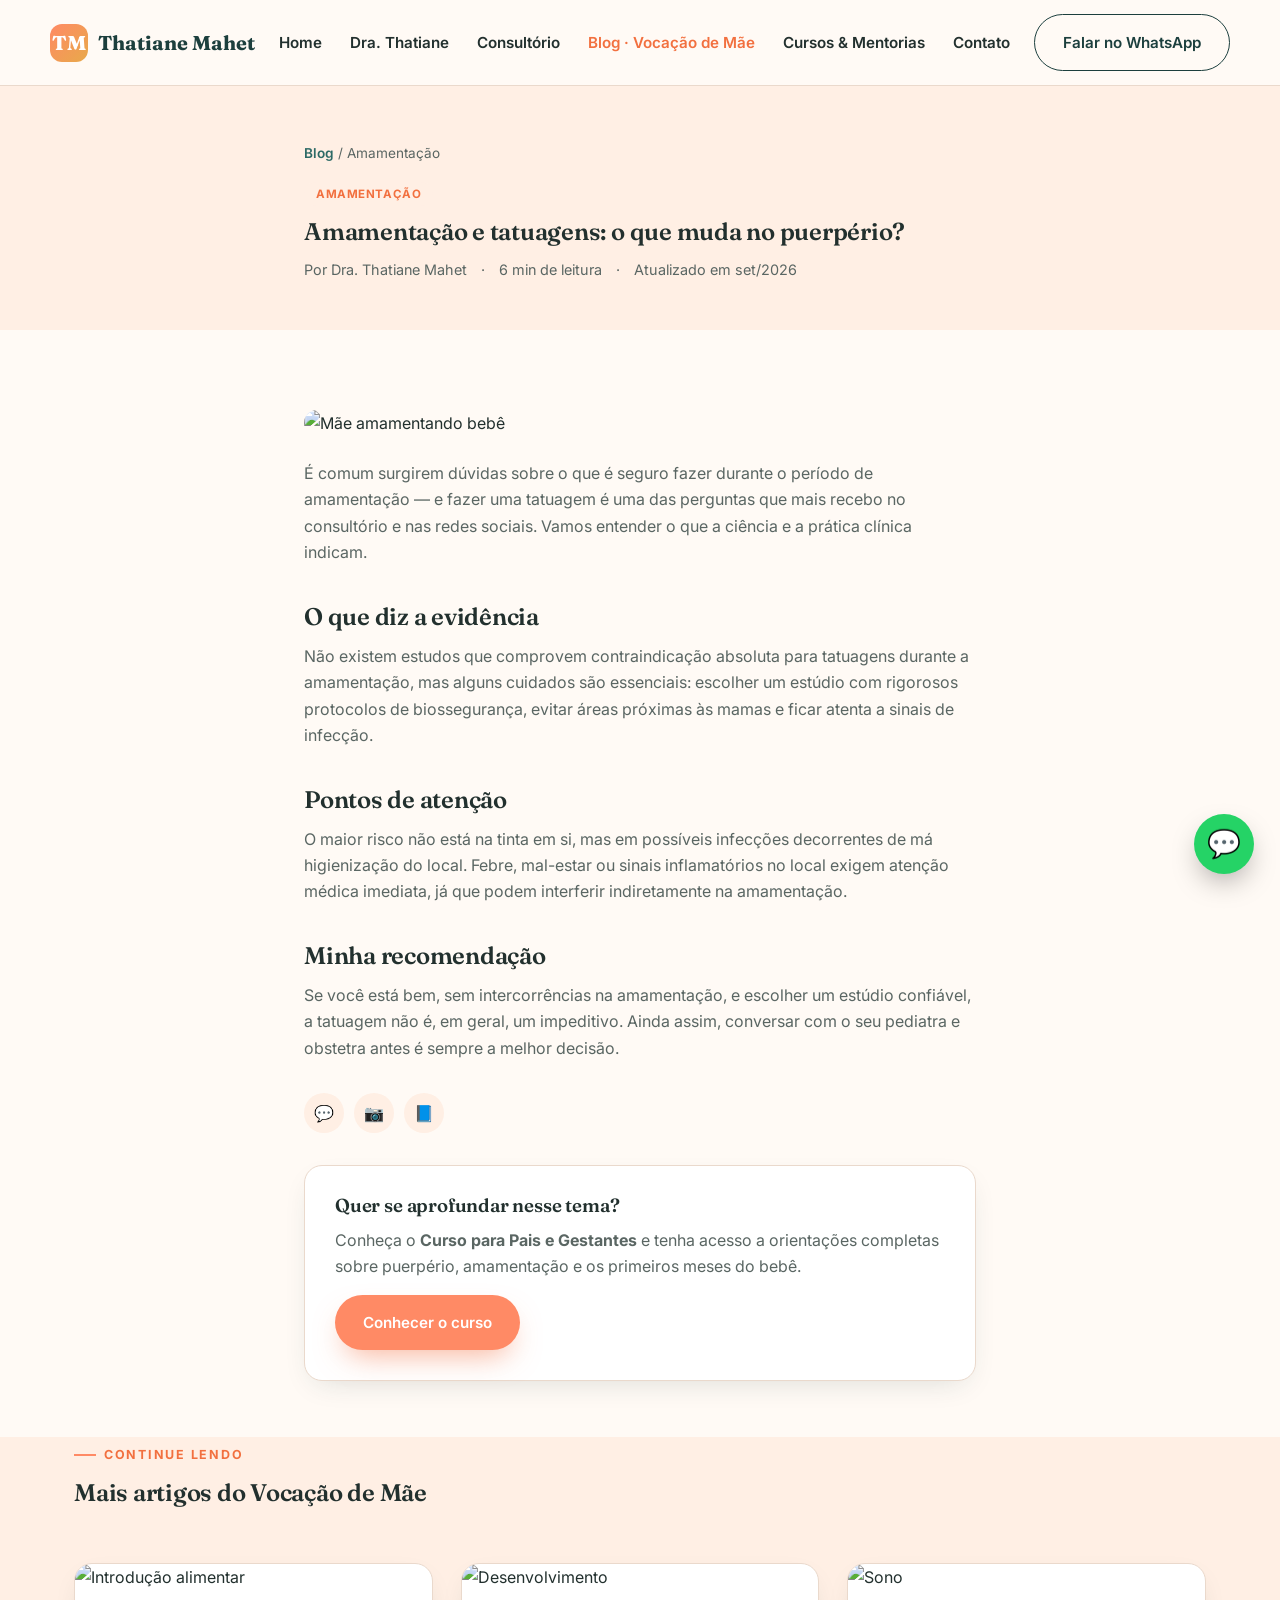
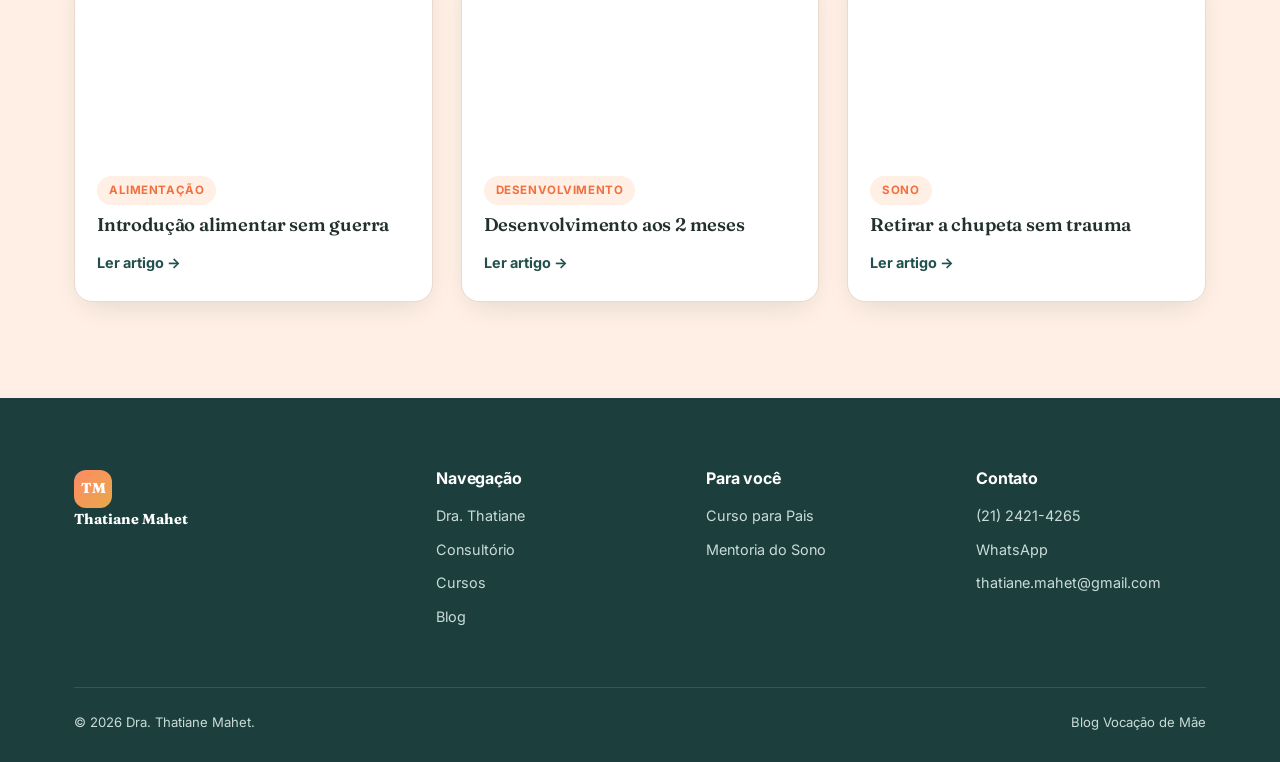
==== blog-artigo.html @ 3026f0d0 "Cria site institucional redesenhado para Dra. Thatiane Mahet Substitui o site atual (WordPress) por " ====
<!doctype html>
<html lang="pt-BR">
<head>
<meta charset="UTF-8">
<meta name="viewport" content="width=device-width, initial-scale=1.0">
<title>Amamentação e Tatuagens: o que muda no puerpério? | Vocação de Mãe</title>
<meta name="description" content="Entenda o que a ciência diz sobre fazer tatuagens durante a amamentação e o puerpério.">
<link href="https://fonts.googleapis.com/css2?family=Fraunces:opsz,wght@9..144,500;9..144,600;9..144,700&family=Inter:wght@400;500;600;700;800&display=swap" rel="stylesheet">
<link rel="stylesheet" href="css/style.css">
</head>
<body>
<header class="site-header">
  <nav class="nav container">
    <a href="index.html" class="brand"><span class="brand-mark">TM</span> Thatiane Mahet</a>
    <ul class="nav-links">
      <li><a href="index.html">Home</a></li>
      <li><a href="sobre.html">Dra. Thatiane</a></li>
      <li><a href="consultorio.html">Consultório</a></li>
      <li><a href="blog.html" class="active">Blog · Vocação de Mãe</a></li>
      <li><a href="cursos.html">Cursos &amp; Mentorias</a></li>
      <li><a href="contato.html">Contato</a></li>
    </ul>
    <div class="nav-cta"><a href="contato.html" class="btn btn-outline">Falar no WhatsApp</a><button class="nav-toggle">☰</button></div>
  </nav>
</header>

<section class="article-header">
  <div class="container" style="max-width:720px;">
    <div class="breadcrumb"><a href="blog.html">Blog</a> / Amamentação</div>
    <span class="tag">Amamentação</span>
    <h1 style="margin-top:14px;">Amamentação e tatuagens: o que muda no puerpério?</h1>
    <div class="meta"><span>Por Dra. Thatiane Mahet</span> · <span>6 min de leitura</span> · <span>Atualizado em set/2026</span></div>
  </div>
</section>

<article class="article-body">
  <img src="https://images.unsplash.com/photo-1583710457367-47de0ea21fef?auto=format&fit=crop&w=900&q=80" alt="Mãe amamentando bebê">
  <p>É comum surgirem dúvidas sobre o que é seguro fazer durante o período de amamentação — e fazer uma tatuagem é uma das perguntas que mais recebo no consultório e nas redes sociais. Vamos entender o que a ciência e a prática clínica indicam.</p>

  <h2>O que diz a evidência</h2>
  <p>Não existem estudos que comprovem contraindicação absoluta para tatuagens durante a amamentação, mas alguns cuidados são essenciais: escolher um estúdio com rigorosos protocolos de biossegurança, evitar áreas próximas às mamas e ficar atenta a sinais de infecção.</p>

  <h2>Pontos de atenção</h2>
  <p>O maior risco não está na tinta em si, mas em possíveis infecções decorrentes de má higienização do local. Febre, mal-estar ou sinais inflamatórios no local exigem atenção médica imediata, já que podem interferir indiretamente na amamentação.</p>

  <h2>Minha recomendação</h2>
  <p>Se você está bem, sem intercorrências na amamentação, e escolher um estúdio confiável, a tatuagem não é, em geral, um impeditivo. Ainda assim, conversar com o seu pediatra e obstetra antes é sempre a melhor decisão.</p>

  <div class="share-row">
    <a href="#" aria-label="Compartilhar no WhatsApp">💬</a>
    <a href="#" aria-label="Compartilhar no Instagram">📷</a>
    <a href="#" aria-label="Compartilhar no Facebook">📘</a>
  </div>

  <div class="card" style="margin-top:20px;">
    <h3>Quer se aprofundar nesse tema?</h3>
    <p>Conheça o <strong>Curso para Pais e Gestantes</strong> e tenha acesso a orientações completas sobre puerpério, amamentação e os primeiros meses do bebê.</p>
    <a href="cursos.html" class="btn btn-primary">Conhecer o curso</a>
  </div>
</article>

<section class="section section--peach" style="padding-top:0;">
  <div class="container">
    <span class="eyebrow">Continue lendo</span>
    <h2>Mais artigos do Vocação de Mãe</h2>
    <div class="grid-3 mt-lg">
      <article class="post-card reveal">
        <img src="https://images.unsplash.com/photo-1570657891791-e39a9d185540?auto=format&fit=crop&w=600&q=80" alt="Introdução alimentar">
        <div class="post-body"><span class="tag">Alimentação</span><h3>Introdução alimentar sem guerra</h3><a href="blog-artigo.html" class="post-link">Ler artigo →</a></div>
      </article>
      <article class="post-card reveal">
        <img src="https://images.unsplash.com/photo-1535571393765-ea44927160be?auto=format&fit=crop&w=600&q=80" alt="Desenvolvimento">
        <div class="post-body"><span class="tag">Desenvolvimento</span><h3>Desenvolvimento aos 2 meses</h3><a href="blog-artigo.html" class="post-link">Ler artigo →</a></div>
      </article>
      <article class="post-card reveal">
        <img src="https://images.unsplash.com/photo-1588495644862-6ad15ab88352?auto=format&fit=crop&w=600&q=80" alt="Sono">
        <div class="post-body"><span class="tag">Sono</span><h3>Retirar a chupeta sem trauma</h3><a href="blog-artigo.html" class="post-link">Ler artigo →</a></div>
      </article>
    </div>
  </div>
</section>

<footer class="site-footer">
  <div class="container">
    <div class="footer-grid">
      <div><a href="index.html" class="brand" style="color:#fff;"><span class="brand-mark">TM</span> Thatiane Mahet</a></div>
      <div><h4>Navegação</h4><a href="sobre.html">Dra. Thatiane</a><a href="consultorio.html">Consultório</a><a href="cursos.html">Cursos</a><a href="blog.html">Blog</a></div>
      <div><h4>Para você</h4><a href="cursos.html">Curso para Pais</a><a href="cursos.html">Mentoria do Sono</a></div>
      <div><h4>Contato</h4><a href="tel:+552124214265">(21) 2421-4265</a><a href="https://wa.me/5521965627060">WhatsApp</a><a href="mailto:thatiane.mahet@gmail.com">thatiane.mahet@gmail.com</a></div>
    </div>
    <div class="footer-bottom"><span>© 2026 Dra. Thatiane Mahet.</span><span>Blog Vocação de Mãe</span></div>
  </div>
</footer>
<a class="whatsapp-float" href="https://wa.me/5521965627060">💬</a>
<script src="js/main.js"></script>
</body>
</html>
---- css/style.css ----
/* ==========================================================================
   Dra. Thatiane Mahet — Design System
   Paleta: terracota/pêssego (calor humano) + verde-petróleo (confiança clínica)
   ========================================================================== */

:root{
  --peach-50:#fff8f3;
  --peach-100:#ffefe4;
  --peach-300:#ffcaab;
  --coral-500:#ff8a65;
  --coral-600:#f2703f;
  --teal-900:#1c3f3d;
  --teal-800:#22504d;
  --teal-700:#2d6a66;
  --teal-500:#3f8b83;
  --gold-500:#e8a94a;
  --cream:#fffaf5;
  --ink:#22302e;
  --ink-soft:#5a6663;
  --line:#ead9cc;
  --white:#ffffff;

  --radius-lg:28px;
  --radius-md:18px;
  --radius-sm:10px;
  --shadow-soft:0 20px 45px -20px rgba(28,63,61,.25);
  --shadow-card:0 10px 30px -12px rgba(28,63,61,.18);

  --font-display:"Fraunces","Georgia",serif;
  --font-body:"Inter",-apple-system,BlinkMacSystemFont,"Segoe UI",sans-serif;
}

*{box-sizing:border-box;}
html{scroll-behavior:smooth;}
body{
  margin:0;
  font-family:var(--font-body);
  color:var(--ink);
  background:var(--cream);
  line-height:1.65;
  -webkit-font-smoothing:antialiased;
}
img{max-width:100%;display:block;}
a{color:inherit;text-decoration:none;}
h1,h2,h3,h4{
  font-family:var(--font-display);
  line-height:1.12;
  margin:0 0 .5em;
  font-weight:600;
  letter-spacing:-.01em;
}
p{margin:0 0 1em;color:var(--ink-soft);}
.container{
  width:100%;
  max-width:1180px;
  margin:0 auto;
  padding:0 24px;
}
.section{padding:96px 0;}
.section--tight{padding:64px 0;}
.section--teal{background:var(--teal-900);color:var(--peach-50);}
.section--teal p{color:#c9dcd9;}
.section--peach{background:var(--peach-100);}
.eyebrow{
  display:inline-flex;
  align-items:center;
  gap:8px;
  font-size:.78rem;
  font-weight:700;
  letter-spacing:.14em;
  text-transform:uppercase;
  color:var(--coral-600);
  margin-bottom:14px;
}
.eyebrow::before{content:"";width:22px;height:2px;background:var(--coral-500);display:inline-block;}
.lead{font-size:1.15rem;max-width:640px;}

/* Buttons */
.btn{
  display:inline-flex;
  align-items:center;
  gap:10px;
  padding:15px 28px;
  border-radius:100px;
  font-weight:600;
  font-size:.95rem;
  border:none;
  cursor:pointer;
  transition:transform .18s ease,box-shadow .18s ease,background .18s ease;
  white-space:nowrap;
}
.btn:hover{transform:translateY(-2px);}
.btn-primary{background:var(--coral-500);color:var(--white);box-shadow:0 14px 30px -10px rgba(242,112,63,.55);}
.btn-primary:hover{background:var(--coral-600);}
.btn-outline{background:transparent;color:var(--teal-900);border:1.5px solid var(--teal-900);}
.btn-outline:hover{background:var(--teal-900);color:var(--white);}
.btn-ghost-light{background:rgba(255,255,255,.12);color:var(--white);border:1.5px solid rgba(255,255,255,.35);}
.btn-ghost-light:hover{background:rgba(255,255,255,.22);}
.btn-block{width:100%;justify-content:center;}

/* Header */
.site-header{
  position:sticky;top:0;z-index:1000;
  background:rgba(255,250,245,.9);
  backdrop-filter:blur(10px);
  border-bottom:1px solid var(--line);
}
.nav{
  display:flex;align-items:center;justify-content:space-between;
  padding:14px 0;
}
.brand{display:flex;align-items:center;gap:10px;font-family:var(--font-display);font-weight:700;font-size:1.25rem;color:var(--teal-900);}
.brand-mark{
  width:38px;height:38px;border-radius:12px;
  background:linear-gradient(135deg,var(--coral-500),var(--gold-500));
  display:flex;align-items:center;justify-content:center;
  color:#fff;font-weight:800;font-family:var(--font-display);
}
.nav-links{display:flex;align-items:center;gap:28px;list-style:none;margin:0;padding:0;}
.nav-links a{font-size:.95rem;font-weight:600;color:var(--ink);position:relative;padding:6px 0;}
.nav-links a:hover,.nav-links a.active{color:var(--coral-600);}
.nav-cta{display:flex;align-items:center;gap:14px;}
.nav-toggle{display:none;background:none;border:none;font-size:1.6rem;cursor:pointer;color:var(--teal-900);}

@media (max-width:920px){
  .nav-links{
    position:fixed;inset:72px 0 0 0;background:var(--cream);
    flex-direction:column;padding:32px 24px;gap:22px;
    transform:translateY(-110%);transition:transform .25s ease;
    border-top:1px solid var(--line);
  }
  .nav-links.open{transform:translateY(0);}
  .nav-toggle{display:block;}
  .nav-cta .btn-outline{display:none;}
}

/* Hero */
.hero{
  position:relative;overflow:hidden;
  padding:72px 0 100px;
  background:radial-gradient(circle at 85% 10%,var(--peach-300) 0,transparent 55%),var(--peach-50);
}
.hero-grid{display:grid;grid-template-columns:1.05fr .95fr;gap:56px;align-items:center;}
.hero-badges{display:flex;gap:12px;flex-wrap:wrap;margin-top:28px;}
.hero-badge{
  background:var(--white);border:1px solid var(--line);border-radius:100px;
  padding:8px 16px;font-size:.82rem;font-weight:600;color:var(--teal-800);
  display:flex;align-items:center;gap:8px;
}
.hero-media{position:relative;}
.hero-media img{border-radius:var(--radius-lg);box-shadow:var(--shadow-soft);width:100%;aspect-ratio:4/5;object-fit:cover;}
.hero-floater{
  position:absolute;bottom:-24px;left:-24px;
  background:var(--white);border-radius:var(--radius-md);padding:18px 22px;
  box-shadow:var(--shadow-card);display:flex;align-items:center;gap:14px;max-width:230px;
}
.hero-floater .num{font-family:var(--font-display);font-size:1.6rem;color:var(--coral-600);font-weight:700;}
.hero-actions{display:flex;gap:14px;flex-wrap:wrap;margin-top:32px;}

/* Grid helpers */
.grid-2{display:grid;grid-template-columns:1fr 1fr;gap:48px;align-items:center;}
.grid-3{display:grid;grid-template-columns:repeat(3,1fr);gap:28px;}
.grid-4{display:grid;grid-template-columns:repeat(4,1fr);gap:24px;}
@media (max-width:920px){
  .hero-grid,.grid-2{grid-template-columns:1fr;}
  .grid-3{grid-template-columns:1fr 1fr;}
  .grid-4{grid-template-columns:1fr 1fr;}
}
@media (max-width:600px){
  .grid-3,.grid-4{grid-template-columns:1fr;}
}

/* Cards */
.card{
  background:var(--white);border-radius:var(--radius-md);
  padding:30px;box-shadow:var(--shadow-card);border:1px solid var(--line);
  height:100%;
}
.card-icon{
  width:52px;height:52px;border-radius:14px;
  background:var(--peach-100);color:var(--coral-600);
  display:flex;align-items:center;justify-content:center;
  font-size:1.4rem;margin-bottom:18px;
}
.pillar-card{text-align:left;}

/* Blog / articles */
.post-card{
  background:var(--white);border-radius:var(--radius-md);overflow:hidden;
  box-shadow:var(--shadow-card);border:1px solid var(--line);
  display:flex;flex-direction:column;height:100%;
  transition:transform .2s ease,box-shadow .2s ease;
}
.post-card:hover{transform:translateY(-6px);box-shadow:0 26px 50px -18px rgba(28,63,61,.3);}
.post-card img{height:190px;object-fit:cover;width:100%;}
.post-body{padding:22px 22px 26px;display:flex;flex-direction:column;gap:10px;flex:1;}
.tag{
  align-self:flex-start;background:var(--peach-100);color:var(--coral-600);
  font-size:.72rem;font-weight:700;letter-spacing:.05em;text-transform:uppercase;
  padding:5px 12px;border-radius:100px;
}
.post-body h3{font-size:1.15rem;margin:0;}
.post-meta{font-size:.8rem;color:var(--ink-soft);display:flex;gap:10px;align-items:center;margin-top:auto;}
.post-link{margin-top:6px;font-weight:700;color:var(--teal-800);font-size:.9rem;}

.category-pill{
  padding:9px 18px;border-radius:100px;border:1.5px solid var(--line);
  font-size:.85rem;font-weight:600;color:var(--teal-800);background:var(--white);
  cursor:pointer;transition:.18s;
}
.category-pill.active,.category-pill:hover{background:var(--teal-900);color:#fff;border-color:var(--teal-900);}
.category-row{display:flex;gap:12px;flex-wrap:wrap;margin:32px 0 40px;}

/* Testimonials */
.testimonial{
  background:var(--white);border-radius:var(--radius-md);padding:28px;
  border:1px solid var(--line);box-shadow:var(--shadow-card);
}
.testimonial p{color:var(--ink);font-style:italic;}
.testimonial .who{display:flex;align-items:center;gap:12px;margin-top:16px;}
.avatar-dot{width:40px;height:40px;border-radius:50%;background:var(--peach-300);display:flex;align-items:center;justify-content:center;font-weight:700;color:var(--teal-900);}

/* Stats */
.stats{display:flex;gap:48px;flex-wrap:wrap;}
.stat .num{font-family:var(--font-display);font-size:2.4rem;color:var(--gold-500);font-weight:700;}
.stat .label{font-size:.85rem;color:#c9dcd9;font-weight:600;}

/* Course card */
.course-card{
  background:var(--white);border-radius:var(--radius-md);overflow:hidden;
  border:1px solid var(--line);box-shadow:var(--shadow-card);display:flex;flex-direction:column;
}
.course-card .banner{height:150px;background:linear-gradient(135deg,var(--teal-700),var(--teal-900));display:flex;align-items:center;justify-content:center;color:#fff;font-family:var(--font-display);font-size:1.4rem;padding:16px;text-align:center;}
.course-body{padding:24px;display:flex;flex-direction:column;gap:12px;flex:1;}
.price-row{display:flex;align-items:baseline;gap:8px;margin-top:auto;}
.price-row .price{font-family:var(--font-display);font-size:1.5rem;color:var(--coral-600);font-weight:700;}

/* Newsletter / viral CTA */
.viral-box{
  background:linear-gradient(135deg,var(--coral-500),var(--gold-500));
  border-radius:var(--radius-lg);padding:48px;color:#fff;
  display:grid;grid-template-columns:1.2fr .8fr;gap:32px;align-items:center;
}
.viral-box h3{color:#fff;font-size:1.8rem;}
.newsletter-form{display:flex;gap:10px;flex-wrap:wrap;}
.newsletter-form input{
  flex:1;min-width:200px;padding:14px 18px;border-radius:100px;border:none;font-size:.95rem;
}
@media (max-width:800px){.viral-box{grid-template-columns:1fr;}}

/* Footer */
.site-footer{background:var(--teal-900);color:#c9dcd9;padding:72px 0 28px;}
.footer-grid{display:grid;grid-template-columns:1.4fr 1fr 1fr 1fr;gap:40px;margin-bottom:48px;}
.footer-grid h4{color:#fff;font-size:1rem;font-family:var(--font-body);font-weight:700;margin-bottom:16px;}
.footer-grid a{display:block;margin-bottom:10px;font-size:.9rem;color:#c9dcd9;}
.footer-grid a:hover{color:var(--coral-500);}
.social-row{display:flex;gap:10px;margin-top:16px;}
.social-row a{
  width:38px;height:38px;border-radius:50%;background:rgba(255,255,255,.08);
  display:flex;align-items:center;justify-content:center;
}
.social-row a:hover{background:var(--coral-500);}
.footer-bottom{border-top:1px solid rgba(255,255,255,.12);padding-top:24px;font-size:.82rem;display:flex;justify-content:space-between;flex-wrap:wrap;gap:10px;}
@media (max-width:900px){.footer-grid{grid-template-columns:1fr 1fr;}}
@media (max-width:560px){.footer-grid{grid-template-columns:1fr;}}

/* WhatsApp floating button */
.whatsapp-float{
  position:fixed;bottom:26px;right:26px;z-index:999;
  background:#25D366;color:#fff;width:60px;height:60px;border-radius:50%;
  display:flex;align-items:center;justify-content:center;font-size:1.7rem;
  box-shadow:0 12px 30px -8px rgba(0,0,0,.4);
}

/* Article page */
.article-header{padding:56px 0 32px;background:var(--peach-100);}
.article-header .meta{display:flex;gap:14px;align-items:center;color:var(--ink-soft);font-size:.9rem;margin-bottom:16px;}
.article-body{max-width:720px;margin:0 auto;padding:56px 24px;}
.article-body h2{margin-top:1.6em;}
.article-body img{border-radius:var(--radius-md);margin:24px 0;}
.share-row{display:flex;gap:10px;margin:32px 0;}
.share-row a{width:40px;height:40px;border-radius:50%;background:var(--peach-100);display:flex;align-items:center;justify-content:center;}

/* Breadcrumb */
.breadcrumb{font-size:.85rem;color:var(--ink-soft);margin-bottom:14px;}
.breadcrumb a{color:var(--teal-700);font-weight:600;}

/* Utility */
.text-center{text-align:center;}
.mx-auto{margin-left:auto;margin-right:auto;}
.mt-lg{margin-top:56px;}
.reveal{opacity:0;transform:translateY(24px);transition:opacity .6s ease,transform .6s ease;}
.reveal.in{opacity:1;transform:translateY(0);}
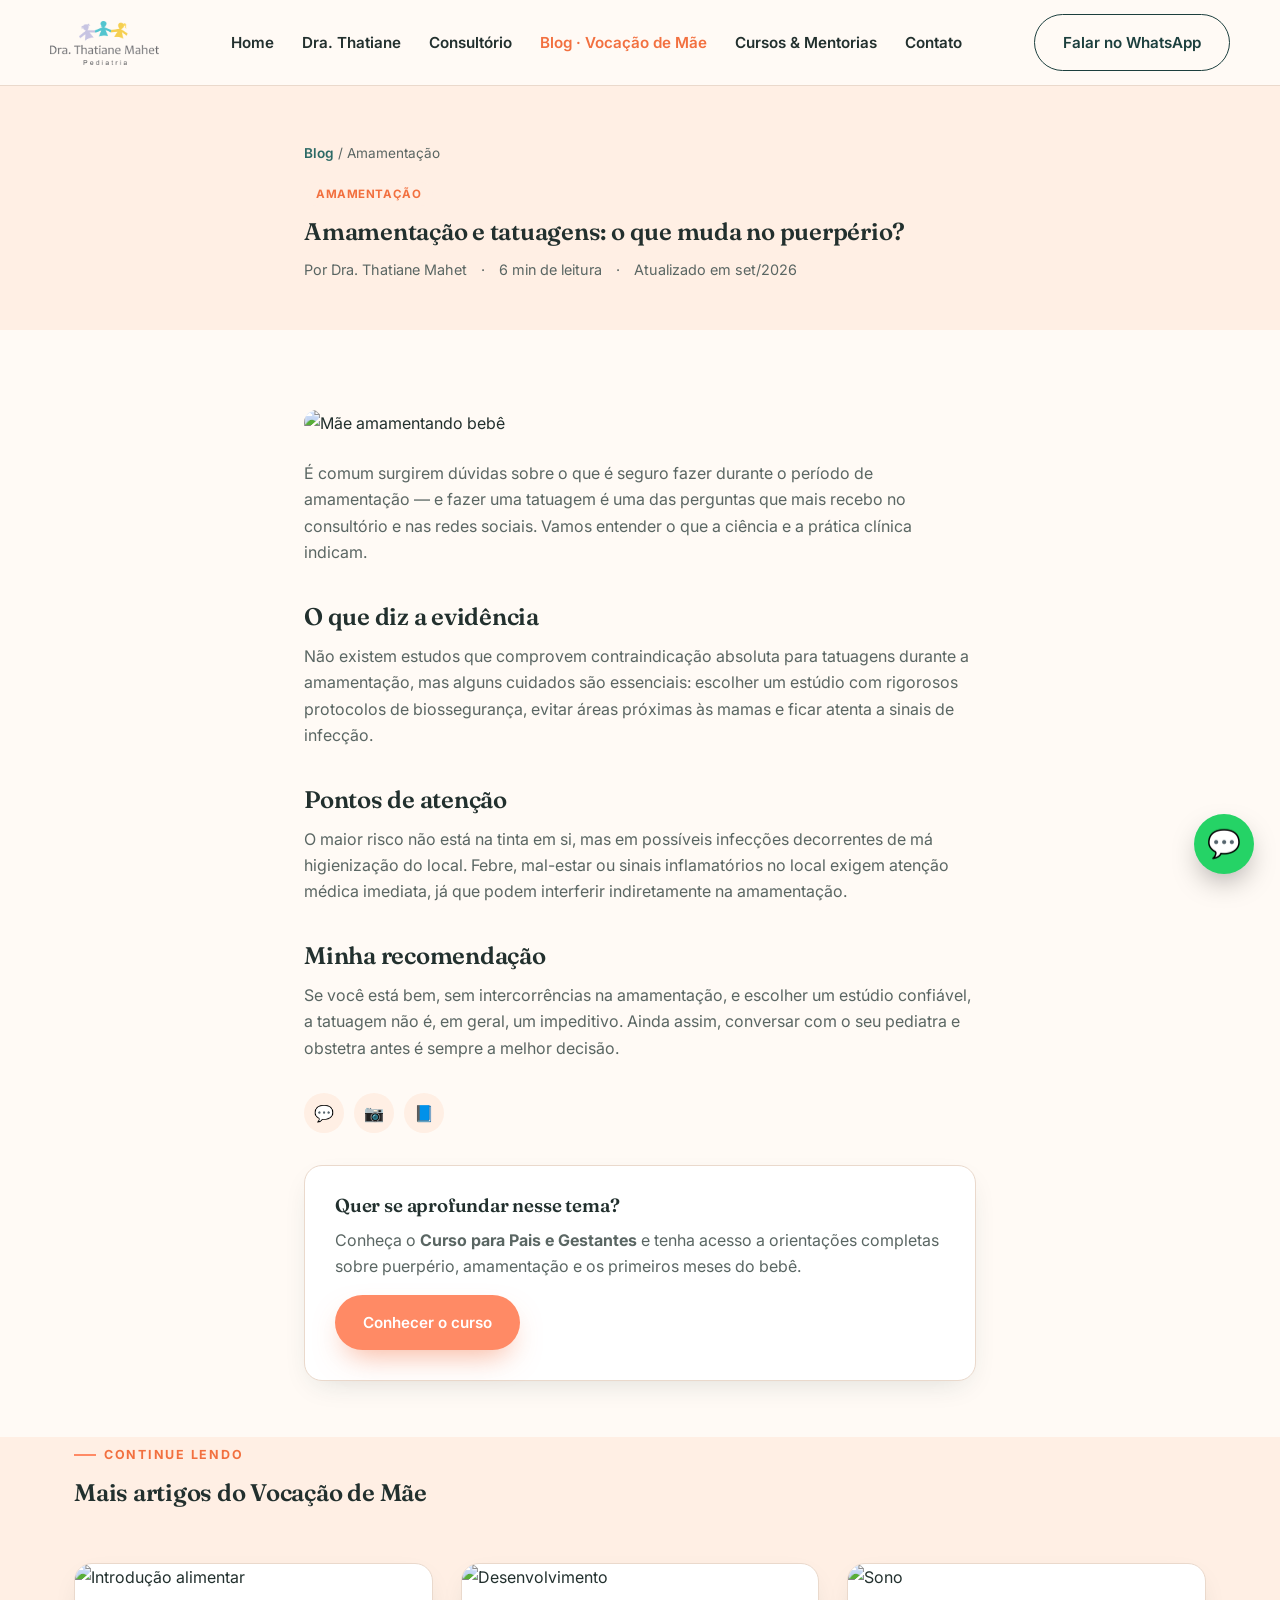
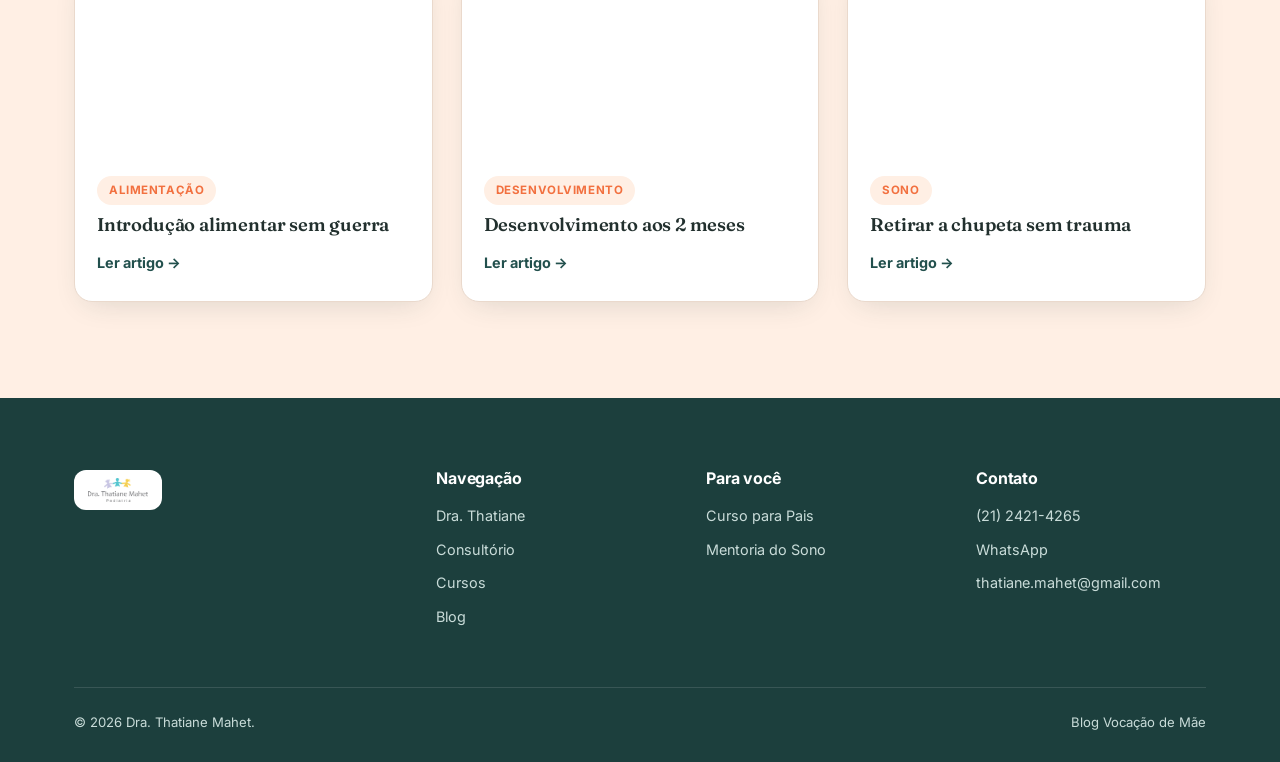
==== commit 43301a3f: "Usa logo e fotos reais da Dra. Thatiane Mahet no site Substitui a logo textual e as fotos de banco n" ====
--- a/blog-artigo.html
+++ b/blog-artigo.html
@@ -11,7 +11,7 @@
 <body>
 <header class="site-header">
   <nav class="nav container">
-    <a href="index.html" class="brand"><span class="brand-mark">TM</span> Thatiane Mahet</a>
+    <a href="index.html" class="brand"><img src="images/logo-thatiane-mahet.png" alt="Dra. Thatiane Mahet Pediatria" class="brand-logo-img"></a>
     <ul class="nav-links">
       <li><a href="index.html">Home</a></li>
       <li><a href="sobre.html">Dra. Thatiane</a></li>
@@ -83,7 +83,7 @@
 <footer class="site-footer">
   <div class="container">
     <div class="footer-grid">
-      <div><a href="index.html" class="brand" style="color:#fff;"><span class="brand-mark">TM</span> Thatiane Mahet</a></div>
+      <div><a href="index.html" class="brand brand-footer"><img src="images/logo-thatiane-mahet.png" alt="Dra. Thatiane Mahet Pediatria" class="brand-logo-img brand-logo-footer"></a></div>
       <div><h4>Navegação</h4><a href="sobre.html">Dra. Thatiane</a><a href="consultorio.html">Consultório</a><a href="cursos.html">Cursos</a><a href="blog.html">Blog</a></div>
       <div><h4>Para você</h4><a href="cursos.html">Curso para Pais</a><a href="cursos.html">Mentoria do Sono</a></div>
       <div><h4>Contato</h4><a href="tel:+552124214265">(21) 2421-4265</a><a href="https://wa.me/5521965627060">WhatsApp</a><a href="mailto:thatiane.mahet@gmail.com">thatiane.mahet@gmail.com</a></div>
--- a/css/style.css
+++ b/css/style.css
@@ -116,6 +116,10 @@
   display:flex;align-items:center;justify-content:center;
   color:#fff;font-weight:800;font-family:var(--font-display);
 }
+.brand-logo-img{height:44px;width:auto;display:block;}
+.brand-footer .brand-logo-footer{
+  height:40px;background:#fff;padding:8px 14px;border-radius:12px;
+}
 .nav-links{display:flex;align-items:center;gap:28px;list-style:none;margin:0;padding:0;}
 .nav-links a{font-size:.95rem;font-weight:600;color:var(--ink);position:relative;padding:6px 0;}
 .nav-links a:hover,.nav-links a.active{color:var(--coral-600);}
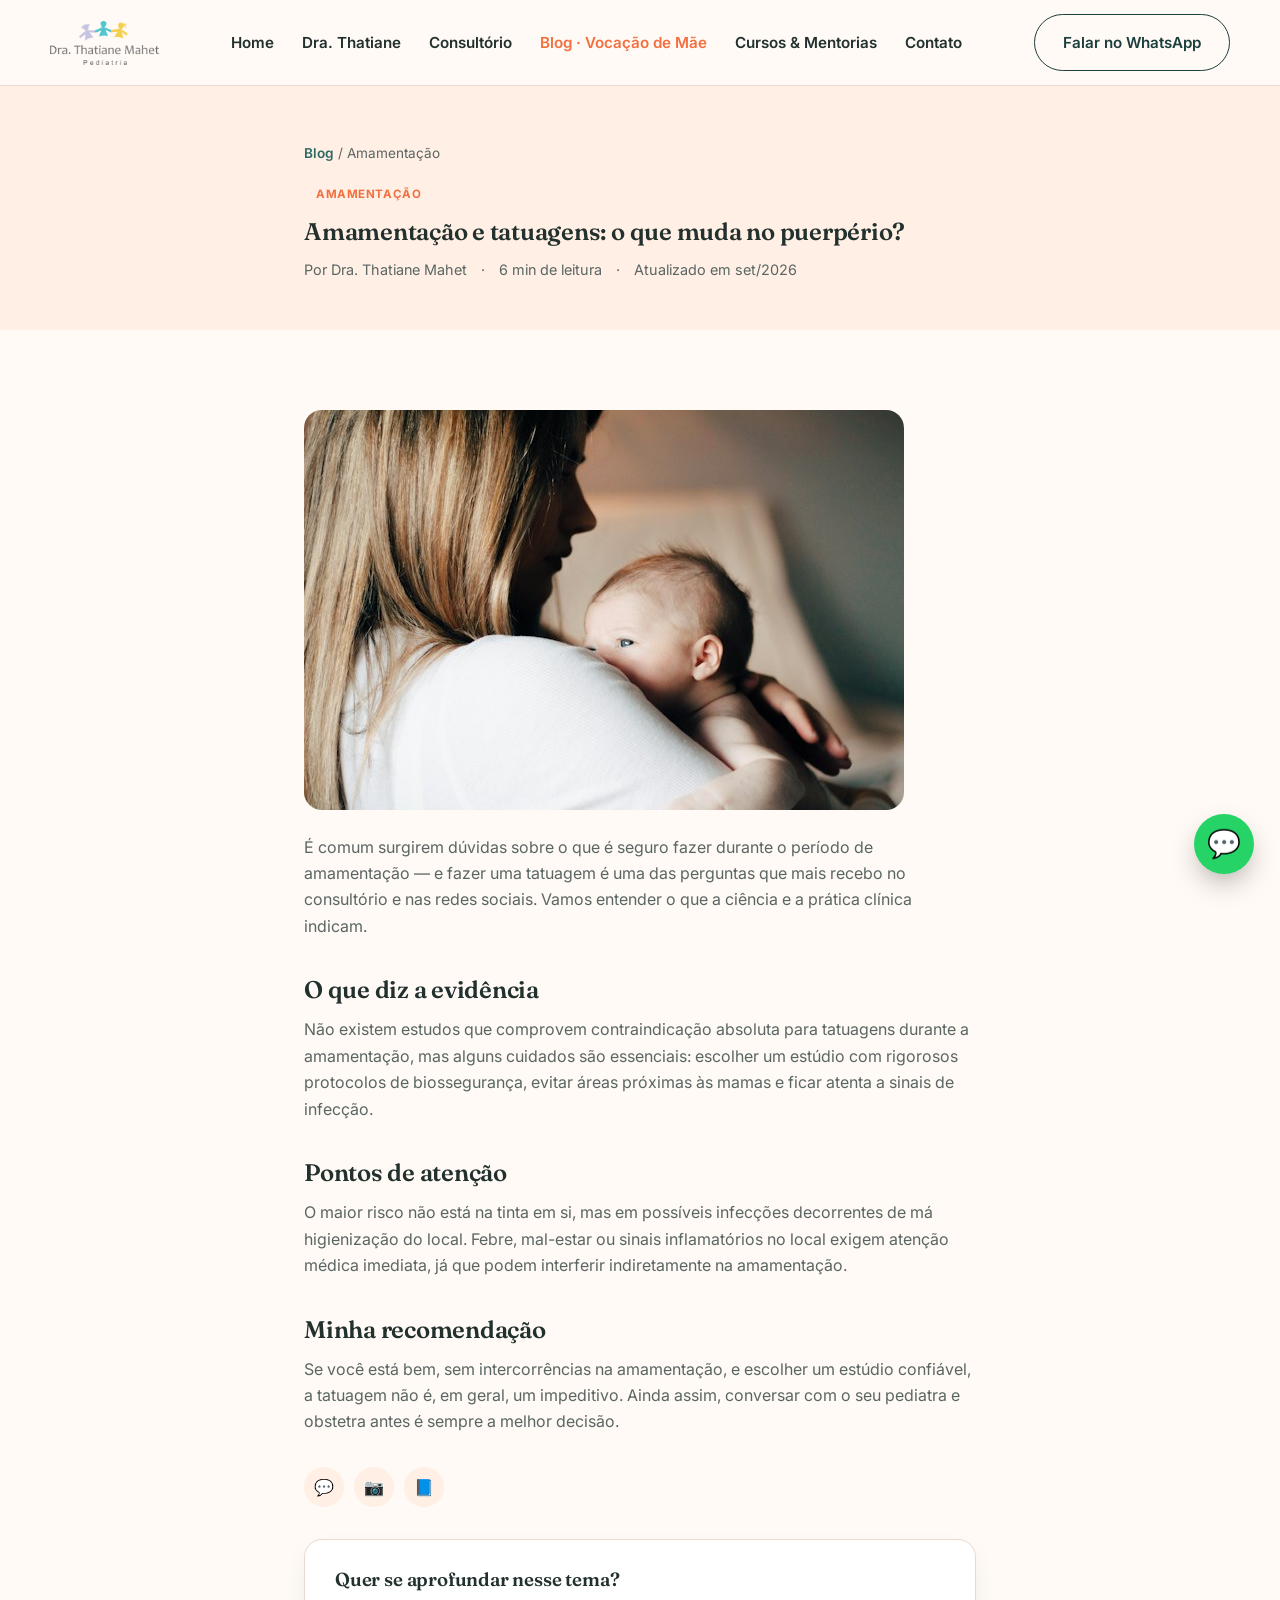
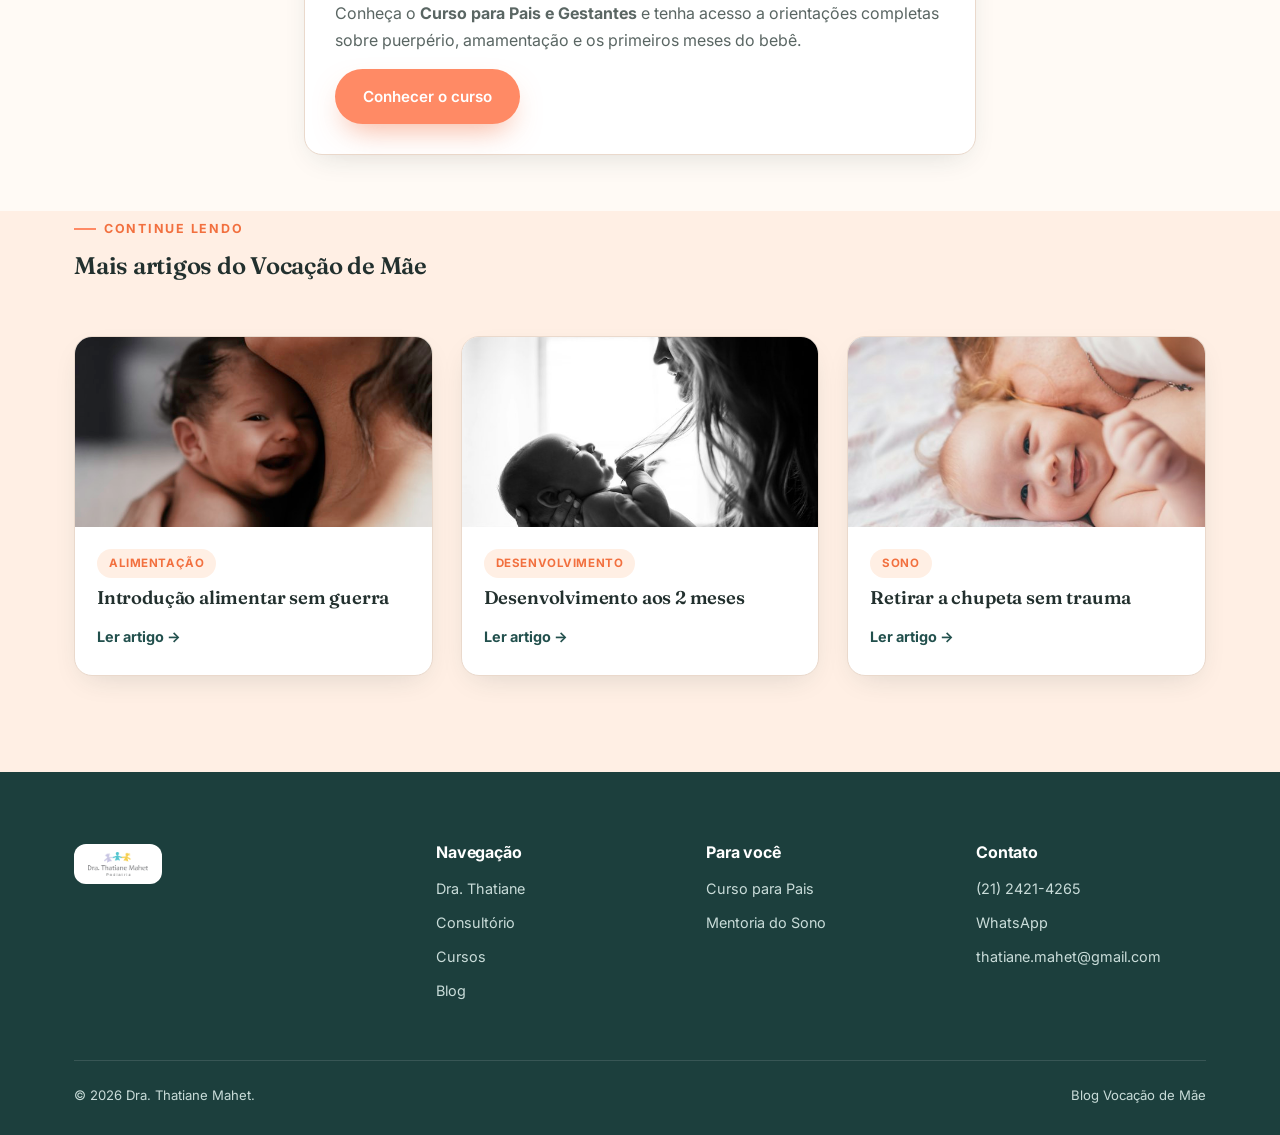
==== commit 9405069f: "Hospeda localmente as fotos de capa dos artigos do blog Baixa as imagens de banco usadas nos cards d" ====
--- a/blog-artigo.html
+++ b/blog-artigo.html
@@ -34,7 +34,7 @@
 </section>
 
 <article class="article-body">
-  <img src="https://images.unsplash.com/photo-1583710457367-47de0ea21fef?auto=format&fit=crop&w=900&q=80" alt="Mãe amamentando bebê">
+  <img src="images/blog/amamentacao.jpg" alt="Mãe amamentando bebê">
   <p>É comum surgirem dúvidas sobre o que é seguro fazer durante o período de amamentação — e fazer uma tatuagem é uma das perguntas que mais recebo no consultório e nas redes sociais. Vamos entender o que a ciência e a prática clínica indicam.</p>
 
   <h2>O que diz a evidência</h2>
@@ -65,15 +65,15 @@
     <h2>Mais artigos do Vocação de Mãe</h2>
     <div class="grid-3 mt-lg">
       <article class="post-card reveal">
-        <img src="https://images.unsplash.com/photo-1570657891791-e39a9d185540?auto=format&fit=crop&w=600&q=80" alt="Introdução alimentar">
+        <img src="images/blog/alimentacao-1.jpg" alt="Introdução alimentar">
         <div class="post-body"><span class="tag">Alimentação</span><h3>Introdução alimentar sem guerra</h3><a href="blog-artigo.html" class="post-link">Ler artigo →</a></div>
       </article>
       <article class="post-card reveal">
-        <img src="https://images.unsplash.com/photo-1535571393765-ea44927160be?auto=format&fit=crop&w=600&q=80" alt="Desenvolvimento">
+        <img src="images/blog/desenvolvimento.jpg" alt="Desenvolvimento">
         <div class="post-body"><span class="tag">Desenvolvimento</span><h3>Desenvolvimento aos 2 meses</h3><a href="blog-artigo.html" class="post-link">Ler artigo →</a></div>
       </article>
       <article class="post-card reveal">
-        <img src="https://images.unsplash.com/photo-1588495644862-6ad15ab88352?auto=format&fit=crop&w=600&q=80" alt="Sono">
+        <img src="images/blog/sono-bebe.jpg" alt="Sono">
         <div class="post-body"><span class="tag">Sono</span><h3>Retirar a chupeta sem trauma</h3><a href="blog-artigo.html" class="post-link">Ler artigo →</a></div>
       </article>
     </div>
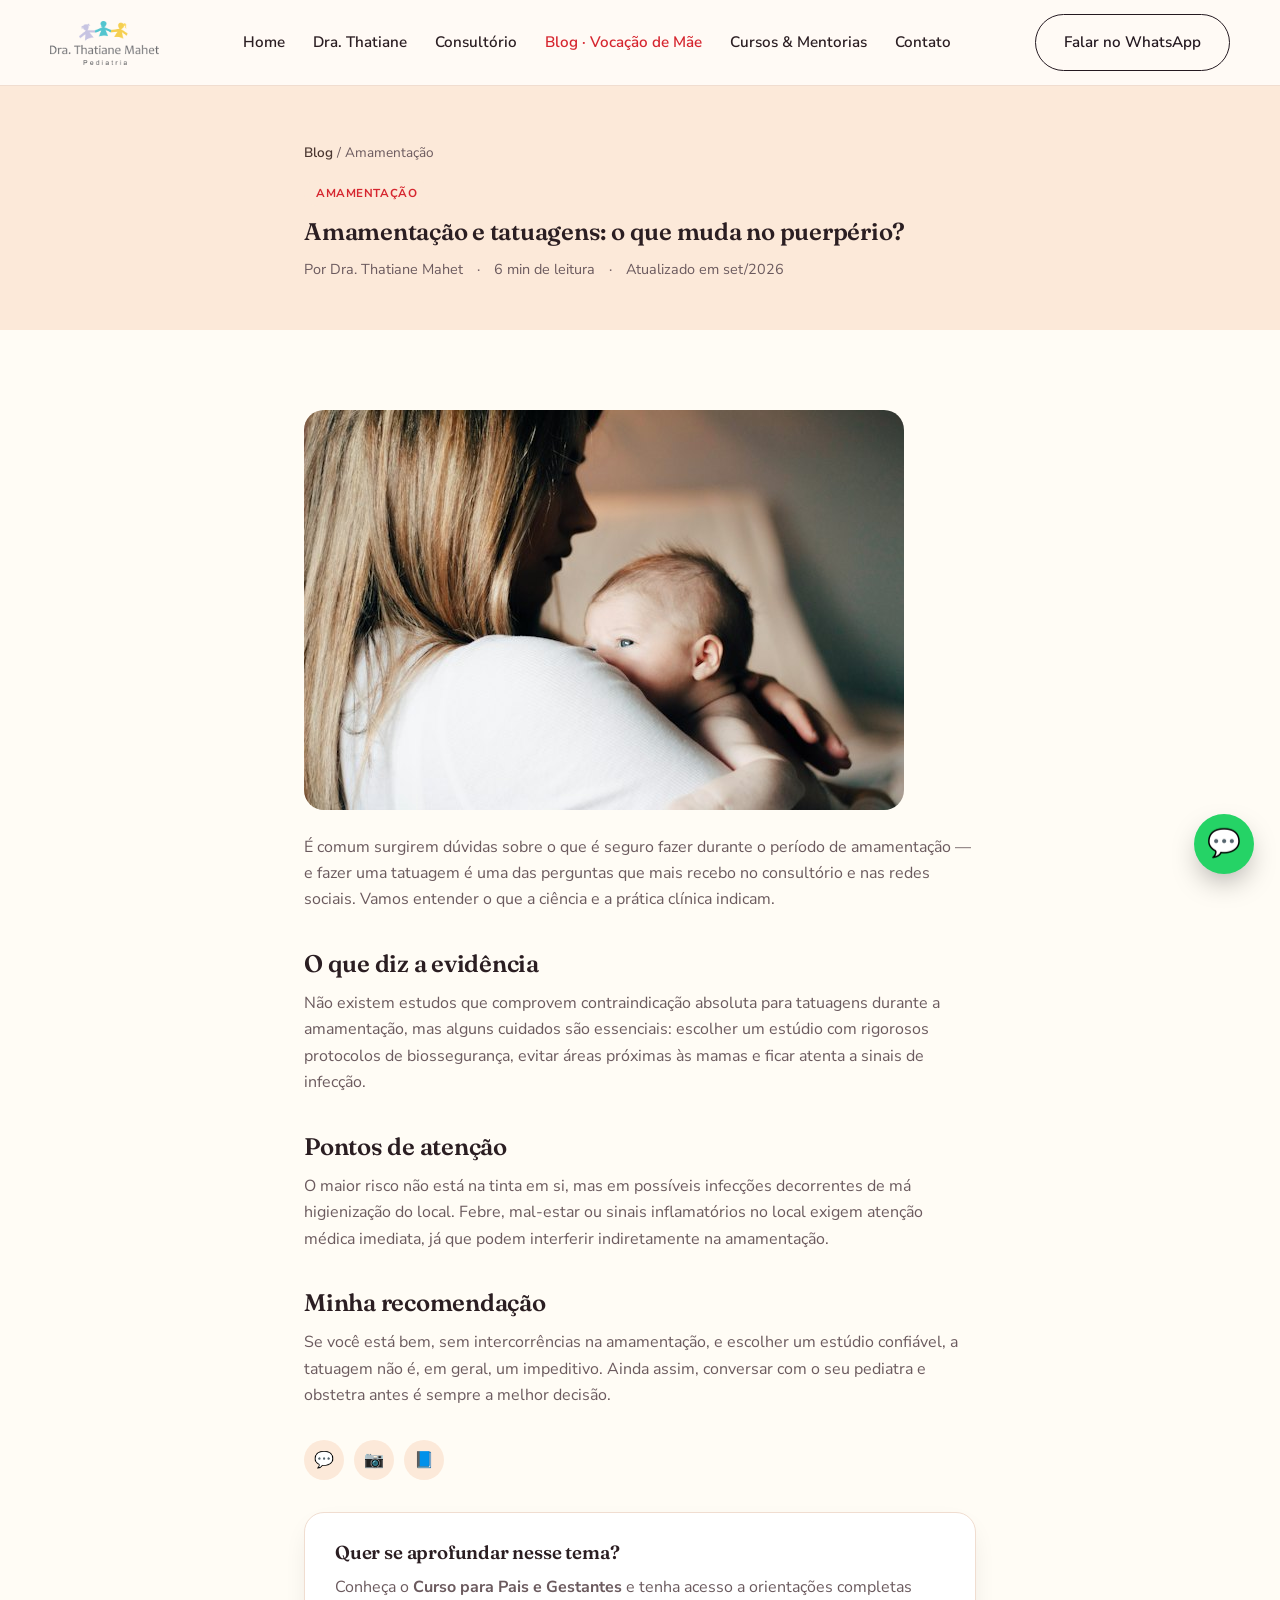
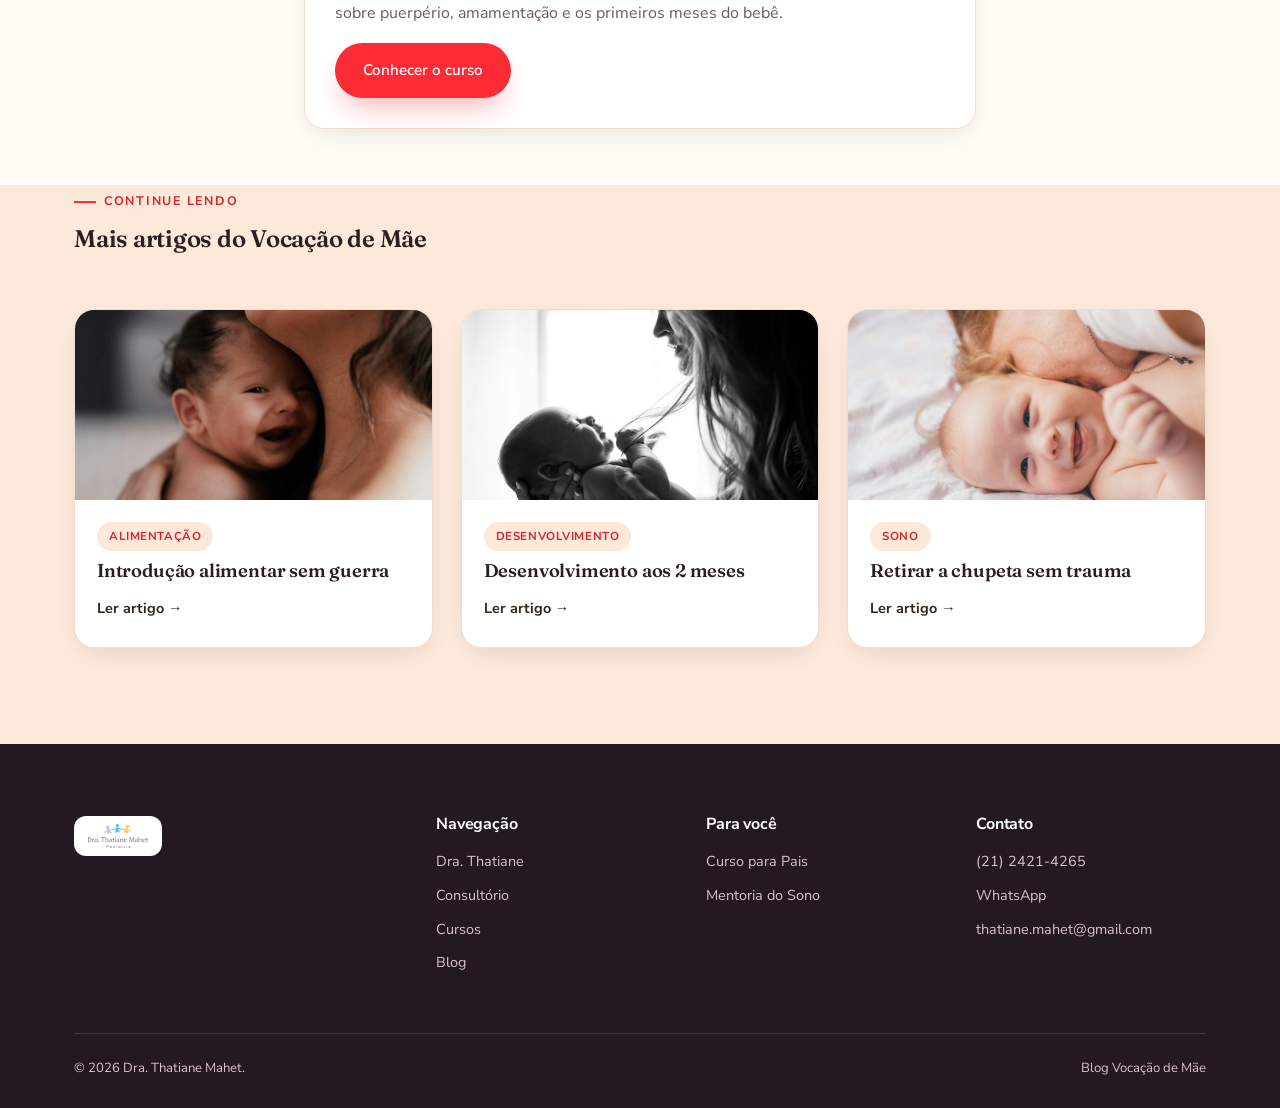
==== commit 85f09c1b: "Redesenha o site no padrão visual do Vocação de Mãe Adota a paleta e tipografia reais extraídas de v" ====
--- a/blog-artigo.html
+++ b/blog-artigo.html
@@ -5,7 +5,7 @@
 <meta name="viewport" content="width=device-width, initial-scale=1.0">
 <title>Amamentação e Tatuagens: o que muda no puerpério? | Vocação de Mãe</title>
 <meta name="description" content="Entenda o que a ciência diz sobre fazer tatuagens durante a amamentação e o puerpério.">
-<link href="https://fonts.googleapis.com/css2?family=Fraunces:opsz,wght@9..144,500;9..144,600;9..144,700&family=Inter:wght@400;500;600;700;800&display=swap" rel="stylesheet">
+<link href="https://fonts.googleapis.com/css2?family=Fraunces:opsz,wght@9..144,500;9..144,600;9..144,700&family=Nunito+Sans:opsz,wght@6..12,400;6..12,600;6..12,700;6..12,800&display=swap" rel="stylesheet">
 <link rel="stylesheet" href="css/style.css">
 </head>
 <body>
--- a/css/style.css
+++ b/css/style.css
@@ -1,33 +1,39 @@
 /* ==========================================================================
    Dra. Thatiane Mahet — Design System
-   Paleta: terracota/pêssego (calor humano) + verde-petróleo (confiança clínica)
+   Paleta inspirada no padrão Vocação de Mãe: coral vibrante + âmbar +
+   rosa-velho, sobre pastéis pêssego/rosa/lavanda e base creme.
    ========================================================================== */
 
 :root{
-  --peach-50:#fff8f3;
-  --peach-100:#ffefe4;
-  --peach-300:#ffcaab;
-  --coral-500:#ff8a65;
-  --coral-600:#f2703f;
-  --teal-900:#1c3f3d;
-  --teal-800:#22504d;
-  --teal-700:#2d6a66;
-  --teal-500:#3f8b83;
-  --gold-500:#e8a94a;
-  --cream:#fffaf5;
-  --ink:#22302e;
-  --ink-soft:#5a6663;
-  --line:#ead9cc;
+  --peach-50:#fffcf5;
+  --peach-100:#fce9d9;
+  --peach-300:#f6c9a1;
+  --pink-100:#fbeff1;
+  --lavender-100:#e9e2f3;
+  --coral-500:#fb2c36;
+  --coral-600:#d6262f;
+  --rose-500:#9a5f66;
+  --rose-600:#7c4b50;
+  --teal-900:#241920;
+  --teal-800:#32251b;
+  --teal-700:#4a3630;
+  --teal-500:#9a5f66;
+  --gold-500:#f59e0b;
+  --gold-600:#d6820a;
+  --cream:#fffcf5;
+  --ink:#2b1e22;
+  --ink-soft:#6b5a5e;
+  --line:#f0ddd0;
   --white:#ffffff;
 
-  --radius-lg:28px;
-  --radius-md:18px;
-  --radius-sm:10px;
-  --shadow-soft:0 20px 45px -20px rgba(28,63,61,.25);
-  --shadow-card:0 10px 30px -12px rgba(28,63,61,.18);
+  --radius-lg:32px;
+  --radius-md:20px;
+  --radius-sm:12px;
+  --shadow-soft:0 20px 45px -20px rgba(36,25,32,.25);
+  --shadow-card:0 10px 30px -12px rgba(36,25,32,.16);
 
   --font-display:"Fraunces","Georgia",serif;
-  --font-body:"Inter",-apple-system,BlinkMacSystemFont,"Segoe UI",sans-serif;
+  --font-body:"Nunito Sans",-apple-system,BlinkMacSystemFont,"Segoe UI",sans-serif;
 }
 
 *{box-sizing:border-box;}
@@ -59,7 +65,7 @@
 .section{padding:96px 0;}
 .section--tight{padding:64px 0;}
 .section--teal{background:var(--teal-900);color:var(--peach-50);}
-.section--teal p{color:#c9dcd9;}
+.section--teal p{color:#d9c3c8;}
 .section--peach{background:var(--peach-100);}
 .eyebrow{
   display:inline-flex;
@@ -90,7 +96,7 @@
   white-space:nowrap;
 }
 .btn:hover{transform:translateY(-2px);}
-.btn-primary{background:var(--coral-500);color:var(--white);box-shadow:0 14px 30px -10px rgba(242,112,63,.55);}
+.btn-primary{background:var(--coral-500);color:var(--white);box-shadow:0 14px 30px -10px rgba(251,44,54,.45);}
 .btn-primary:hover{background:var(--coral-600);}
 .btn-outline{background:transparent;color:var(--teal-900);border:1.5px solid var(--teal-900);}
 .btn-outline:hover{background:var(--teal-900);color:var(--white);}
@@ -195,7 +201,7 @@
   display:flex;flex-direction:column;height:100%;
   transition:transform .2s ease,box-shadow .2s ease;
 }
-.post-card:hover{transform:translateY(-6px);box-shadow:0 26px 50px -18px rgba(28,63,61,.3);}
+.post-card:hover{transform:translateY(-6px);box-shadow:0 26px 50px -18px rgba(36,25,32,.25);}
 .post-card img{height:190px;object-fit:cover;width:100%;}
 .post-body{padding:22px 22px 26px;display:flex;flex-direction:column;gap:10px;flex:1;}
 .tag{
@@ -227,7 +233,7 @@
 /* Stats */
 .stats{display:flex;gap:48px;flex-wrap:wrap;}
 .stat .num{font-family:var(--font-display);font-size:2.4rem;color:var(--gold-500);font-weight:700;}
-.stat .label{font-size:.85rem;color:#c9dcd9;font-weight:600;}
+.stat .label{font-size:.85rem;color:#d9c3c8;font-weight:600;}
 
 /* Course card */
 .course-card{
@@ -253,10 +259,10 @@
 @media (max-width:800px){.viral-box{grid-template-columns:1fr;}}
 
 /* Footer */
-.site-footer{background:var(--teal-900);color:#c9dcd9;padding:72px 0 28px;}
+.site-footer{background:var(--teal-900);color:#d9c3c8;padding:72px 0 28px;}
 .footer-grid{display:grid;grid-template-columns:1.4fr 1fr 1fr 1fr;gap:40px;margin-bottom:48px;}
 .footer-grid h4{color:#fff;font-size:1rem;font-family:var(--font-body);font-weight:700;margin-bottom:16px;}
-.footer-grid a{display:block;margin-bottom:10px;font-size:.9rem;color:#c9dcd9;}
+.footer-grid a{display:block;margin-bottom:10px;font-size:.9rem;color:#d9c3c8;}
 .footer-grid a:hover{color:var(--coral-500);}
 .social-row{display:flex;gap:10px;margin-top:16px;}
 .social-row a{
@@ -289,6 +295,37 @@
 .breadcrumb{font-size:.85rem;color:var(--ink-soft);margin-bottom:14px;}
 .breadcrumb a{color:var(--teal-700);font-weight:600;}
 
+/* Category explorer (Explore por Categoria) */
+.category-grid{display:grid;grid-template-columns:repeat(3,1fr);gap:20px;}
+.category-block{
+  border-radius:var(--radius-md);padding:26px;min-height:150px;
+  display:flex;flex-direction:column;justify-content:space-between;
+  transition:transform .2s ease;
+}
+.category-block:hover{transform:translateY(-4px);}
+.category-block h3{font-size:1.1rem;margin-bottom:6px;}
+.category-block p{font-size:.88rem;margin:0;color:var(--ink);opacity:.75;}
+.category-block .cat-icon{font-size:1.8rem;margin-bottom:10px;}
+.cat-peach{background:var(--peach-100);}
+.cat-pink{background:var(--pink-100);}
+.cat-lavender{background:var(--lavender-100);}
+@media (max-width:820px){.category-grid{grid-template-columns:1fr 1fr;}}
+@media (max-width:560px){.category-grid{grid-template-columns:1fr;}}
+
+/* Mais populares (ranked strip) */
+.popular-strip{display:grid;grid-template-columns:repeat(4,1fr);gap:20px;}
+.popular-item{position:relative;border-radius:var(--radius-md);overflow:hidden;box-shadow:var(--shadow-card);background:var(--white);border:1px solid var(--line);}
+.popular-item img{height:150px;object-fit:cover;width:100%;}
+.popular-rank{
+  position:absolute;top:12px;left:12px;width:32px;height:32px;border-radius:50%;
+  background:var(--coral-500);color:#fff;font-weight:800;font-family:var(--font-display);
+  display:flex;align-items:center;justify-content:center;font-size:.95rem;box-shadow:0 6px 14px -4px rgba(0,0,0,.4);
+}
+.popular-item .post-body{padding:16px;}
+.popular-item h3{font-size:.98rem;}
+@media (max-width:920px){.popular-strip{grid-template-columns:1fr 1fr;}}
+@media (max-width:560px){.popular-strip{grid-template-columns:1fr;}}
+
 /* Utility */
 .text-center{text-align:center;}
 .mx-auto{margin-left:auto;margin-right:auto;}
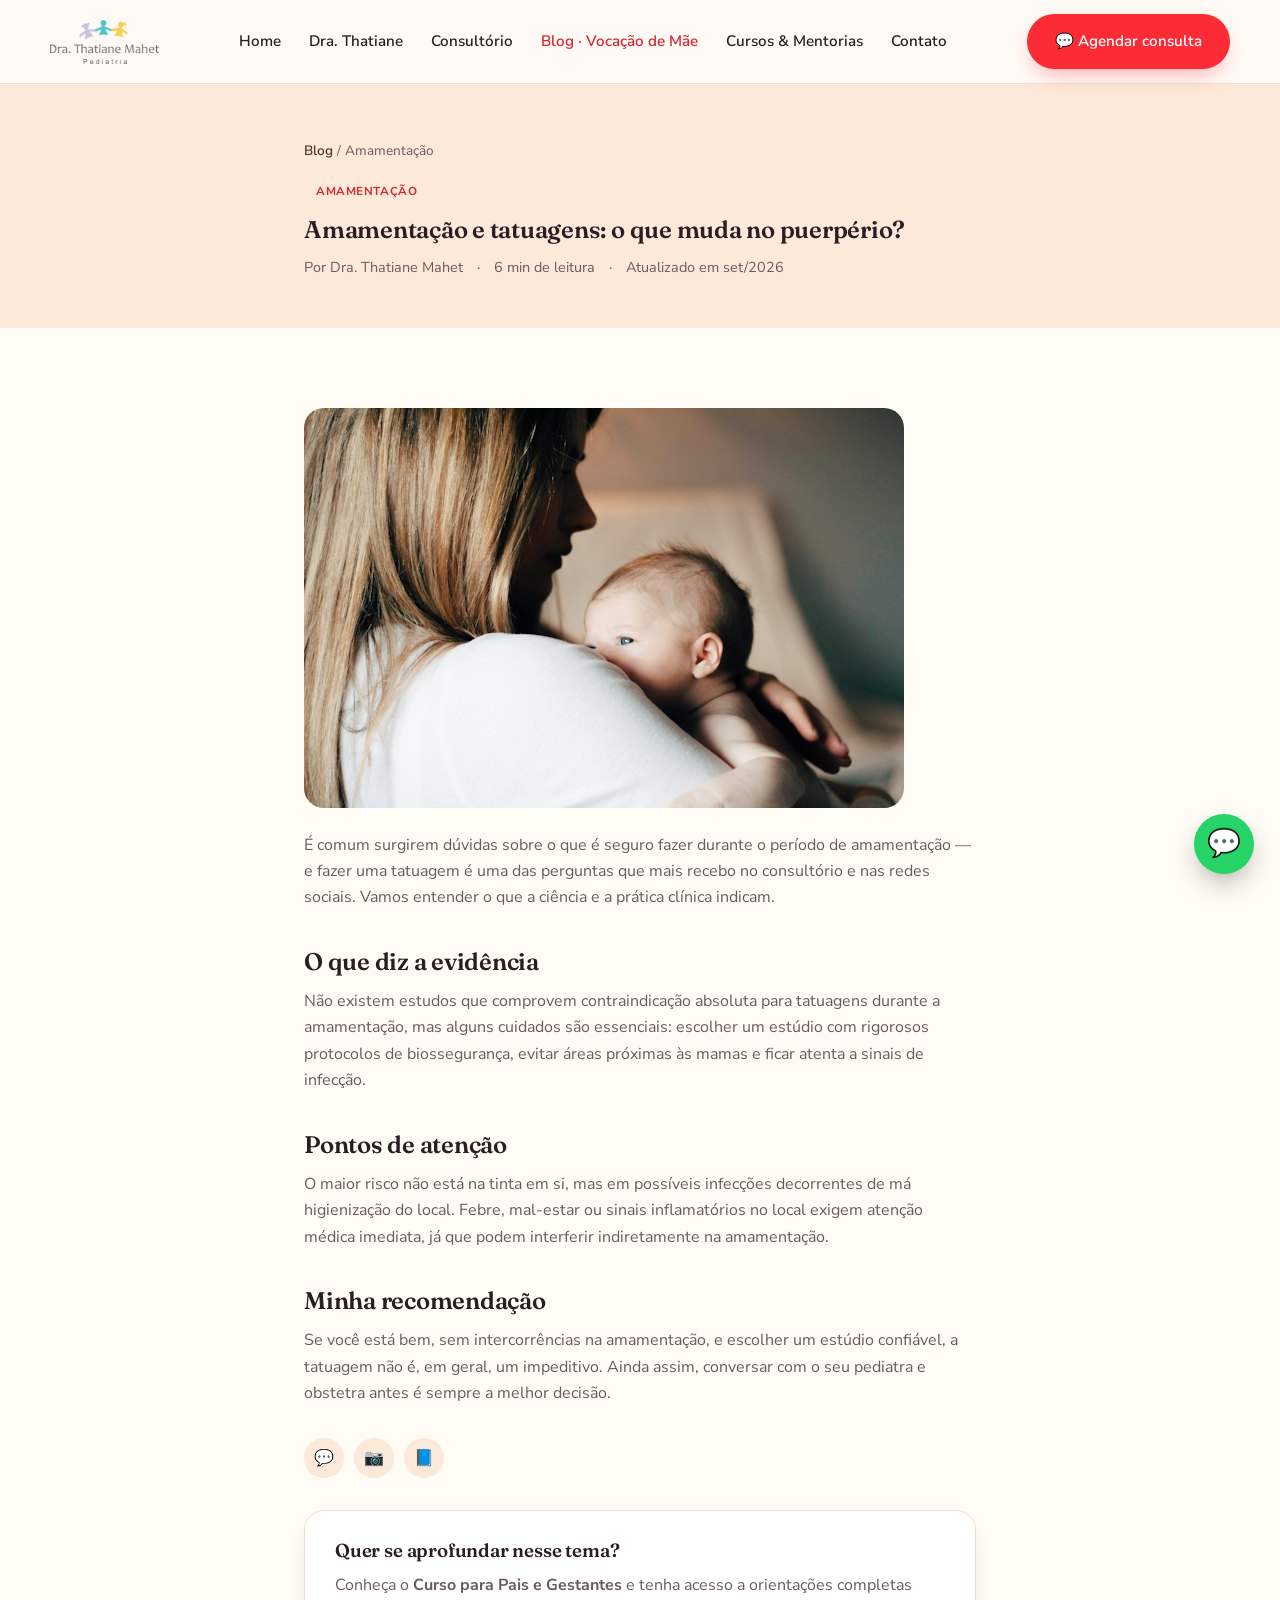
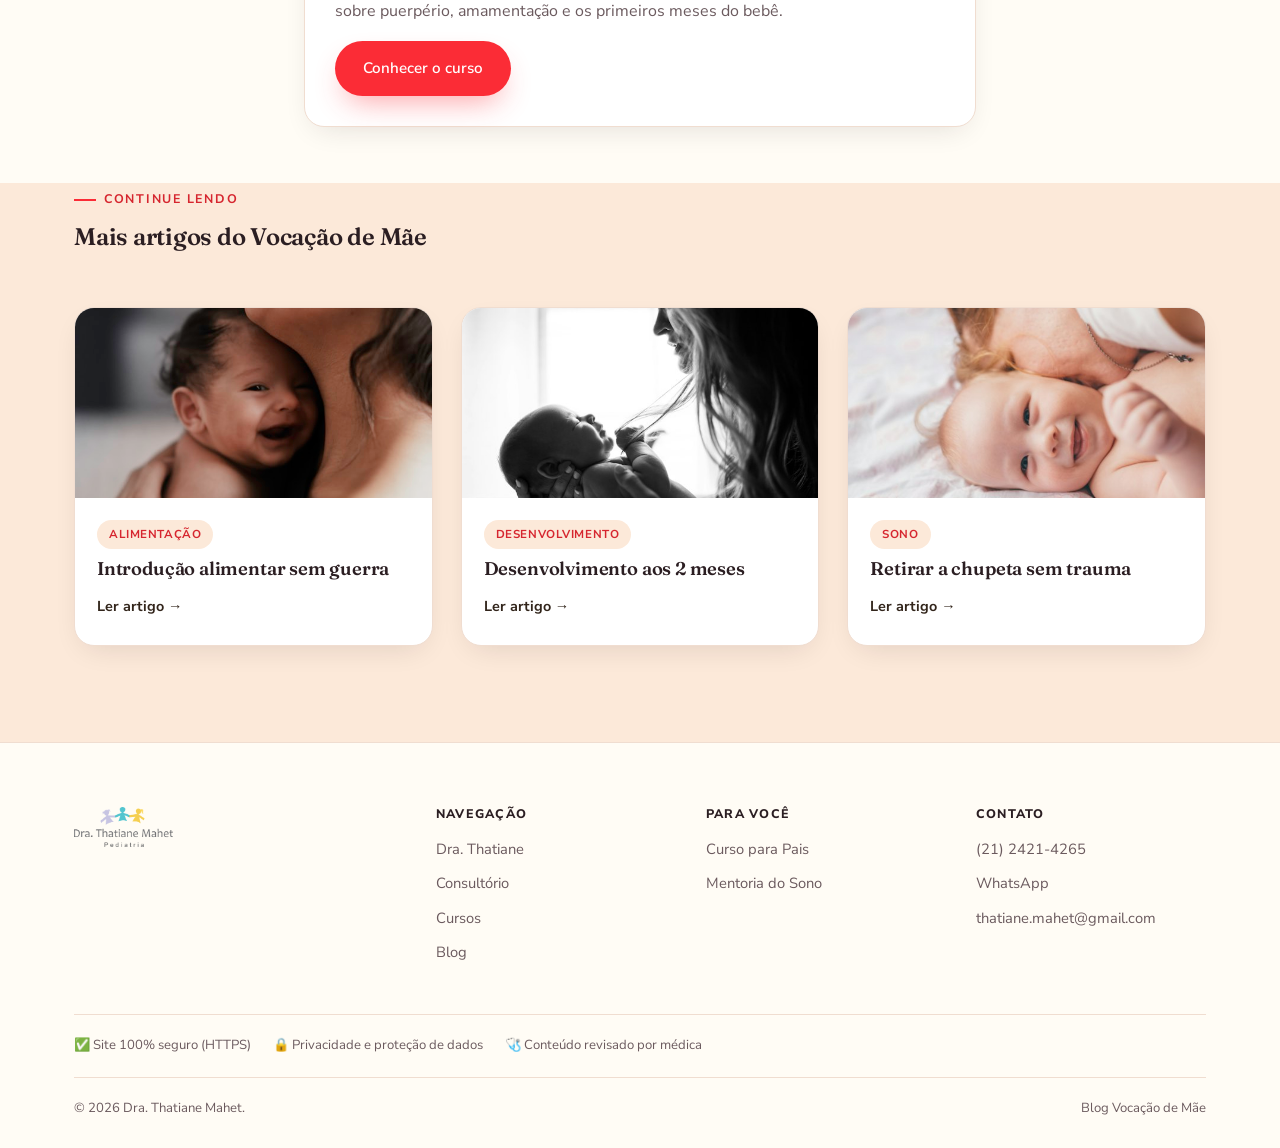
==== commit 44f66dee: "Corrige seções invisíveis e aproxima o visual do Vocação de Mãe O bug principal: metade da home fica" ====
--- a/blog-artigo.html
+++ b/blog-artigo.html
@@ -20,7 +20,7 @@
       <li><a href="cursos.html">Cursos &amp; Mentorias</a></li>
       <li><a href="contato.html">Contato</a></li>
     </ul>
-    <div class="nav-cta"><a href="contato.html" class="btn btn-outline">Falar no WhatsApp</a><button class="nav-toggle">☰</button></div>
+    <div class="nav-cta"><a href="contato.html" class="btn btn-nav-cta">💬 Agendar consulta</a><button class="nav-toggle">☰</button></div>
   </nav>
 </header>
 
@@ -88,6 +88,11 @@
       <div><h4>Para você</h4><a href="cursos.html">Curso para Pais</a><a href="cursos.html">Mentoria do Sono</a></div>
       <div><h4>Contato</h4><a href="tel:+552124214265">(21) 2421-4265</a><a href="https://wa.me/5521965627060">WhatsApp</a><a href="mailto:thatiane.mahet@gmail.com">thatiane.mahet@gmail.com</a></div>
     </div>
+    <div class="trust-row">
+      <span>✅ Site 100% seguro (HTTPS)</span>
+      <span>🔒 Privacidade e proteção de dados</span>
+      <span>🩺 Conteúdo revisado por médica</span>
+    </div>
     <div class="footer-bottom"><span>© 2026 Dra. Thatiane Mahet.</span><span>Blog Vocação de Mãe</span></div>
   </div>
 </footer>
--- a/css/style.css
+++ b/css/style.css
@@ -123,9 +123,9 @@
   color:#fff;font-weight:800;font-family:var(--font-display);
 }
 .brand-logo-img{height:44px;width:auto;display:block;}
-.brand-footer .brand-logo-footer{
-  height:40px;background:#fff;padding:8px 14px;border-radius:12px;
-}
+.brand-logo-footer{height:40px;}
+.btn-nav-cta{background:var(--coral-500);color:#fff;box-shadow:0 10px 22px -8px rgba(251,44,54,.45);}
+.btn-nav-cta:hover{background:var(--coral-600);}
 .nav-links{display:flex;align-items:center;gap:28px;list-style:none;margin:0;padding:0;}
 .nav-links a{font-size:.95rem;font-weight:600;color:var(--ink);position:relative;padding:6px 0;}
 .nav-links a:hover,.nav-links a.active{color:var(--coral-600);}
@@ -159,6 +159,28 @@
 }
 .hero-media{position:relative;}
 .hero-media img{border-radius:var(--radius-lg);box-shadow:var(--shadow-soft);width:100%;aspect-ratio:4/5;object-fit:cover;}
+
+/* Hero em faixa cheia (banner com foto + overlay), como no Vocação de Mãe */
+.hero-full{
+  position:relative;overflow:hidden;min-height:480px;
+  display:flex;align-items:center;justify-content:center;text-align:center;
+  padding:0;
+}
+.hero-full-bg{position:absolute;inset:0;}
+.hero-full-bg img{width:100%;height:100%;object-fit:cover;}
+.hero-full-bg::after{
+  content:"";position:absolute;inset:0;
+  background:linear-gradient(180deg,rgba(36,25,32,.15) 0%,rgba(36,25,32,.35) 55%,var(--cream) 100%);
+}
+.hero-full-content{position:relative;z-index:1;max-width:760px;padding:64px 24px 56px;}
+.hero-chip{
+  display:inline-flex;align-items:center;gap:8px;background:var(--lavender-100);
+  color:var(--rose-600);font-size:.82rem;font-weight:700;padding:9px 18px;border-radius:100px;
+  margin-bottom:22px;box-shadow:0 6px 16px -6px rgba(36,25,32,.2);
+}
+.hero-full-content h1{color:#fff;text-shadow:0 4px 24px rgba(36,25,32,.5);font-size:clamp(2rem,4.5vw,3.1rem);}
+.hero-full-content p.lead{color:#f6e9ea;margin:0 auto 30px;text-shadow:0 2px 12px rgba(36,25,32,.4);}
+.hero-full-content .hero-actions{justify-content:center;}
 .hero-floater{
   position:absolute;bottom:-24px;left:-24px;
   background:var(--white);border-radius:var(--radius-md);padding:18px 22px;
@@ -258,19 +280,24 @@
 }
 @media (max-width:800px){.viral-box{grid-template-columns:1fr;}}
 
-/* Footer */
-.site-footer{background:var(--teal-900);color:#d9c3c8;padding:72px 0 28px;}
-.footer-grid{display:grid;grid-template-columns:1.4fr 1fr 1fr 1fr;gap:40px;margin-bottom:48px;}
-.footer-grid h4{color:#fff;font-size:1rem;font-family:var(--font-body);font-weight:700;margin-bottom:16px;}
-.footer-grid a{display:block;margin-bottom:10px;font-size:.9rem;color:#d9c3c8;}
-.footer-grid a:hover{color:var(--coral-500);}
+/* Footer — claro, no mesmo tom do restante do site (como no Vocação de Mãe) */
+.site-footer{background:var(--peach-50);color:var(--ink-soft);padding:64px 0 28px;border-top:1px solid var(--line);}
+.footer-grid{display:grid;grid-template-columns:1.4fr 1fr 1fr 1fr;gap:40px;margin-bottom:40px;}
+.footer-grid h4{
+  color:var(--ink);font-size:.78rem;font-family:var(--font-body);font-weight:800;
+  margin-bottom:16px;text-transform:uppercase;letter-spacing:.1em;
+}
+.footer-grid a{display:block;margin-bottom:10px;font-size:.92rem;color:var(--ink-soft);}
+.footer-grid a:hover{color:var(--coral-600);}
 .social-row{display:flex;gap:10px;margin-top:16px;}
 .social-row a{
-  width:38px;height:38px;border-radius:50%;background:rgba(255,255,255,.08);
+  width:38px;height:38px;border-radius:50%;background:var(--peach-100);color:var(--rose-600);
   display:flex;align-items:center;justify-content:center;
 }
-.social-row a:hover{background:var(--coral-500);}
-.footer-bottom{border-top:1px solid rgba(255,255,255,.12);padding-top:24px;font-size:.82rem;display:flex;justify-content:space-between;flex-wrap:wrap;gap:10px;}
+.social-row a:hover{background:var(--coral-500);color:#fff;}
+.trust-row{display:flex;gap:22px;flex-wrap:wrap;padding:20px 0;border-top:1px solid var(--line);font-size:.82rem;color:var(--ink-soft);}
+.trust-row span{display:flex;align-items:center;gap:6px;}
+.footer-bottom{border-top:1px solid var(--line);padding-top:20px;font-size:.82rem;display:flex;justify-content:space-between;flex-wrap:wrap;gap:10px;color:var(--ink-soft);}
 @media (max-width:900px){.footer-grid{grid-template-columns:1fr 1fr;}}
 @media (max-width:560px){.footer-grid{grid-template-columns:1fr;}}
 
@@ -330,5 +357,5 @@
 .text-center{text-align:center;}
 .mx-auto{margin-left:auto;margin-right:auto;}
 .mt-lg{margin-top:56px;}
-.reveal{opacity:0;transform:translateY(24px);transition:opacity .6s ease,transform .6s ease;}
-.reveal.in{opacity:1;transform:translateY(0);}
+/* Conteúdo sempre visível por padrão — nunca depende de JS/scroll para aparecer */
+.reveal{opacity:1;transform:none;}
